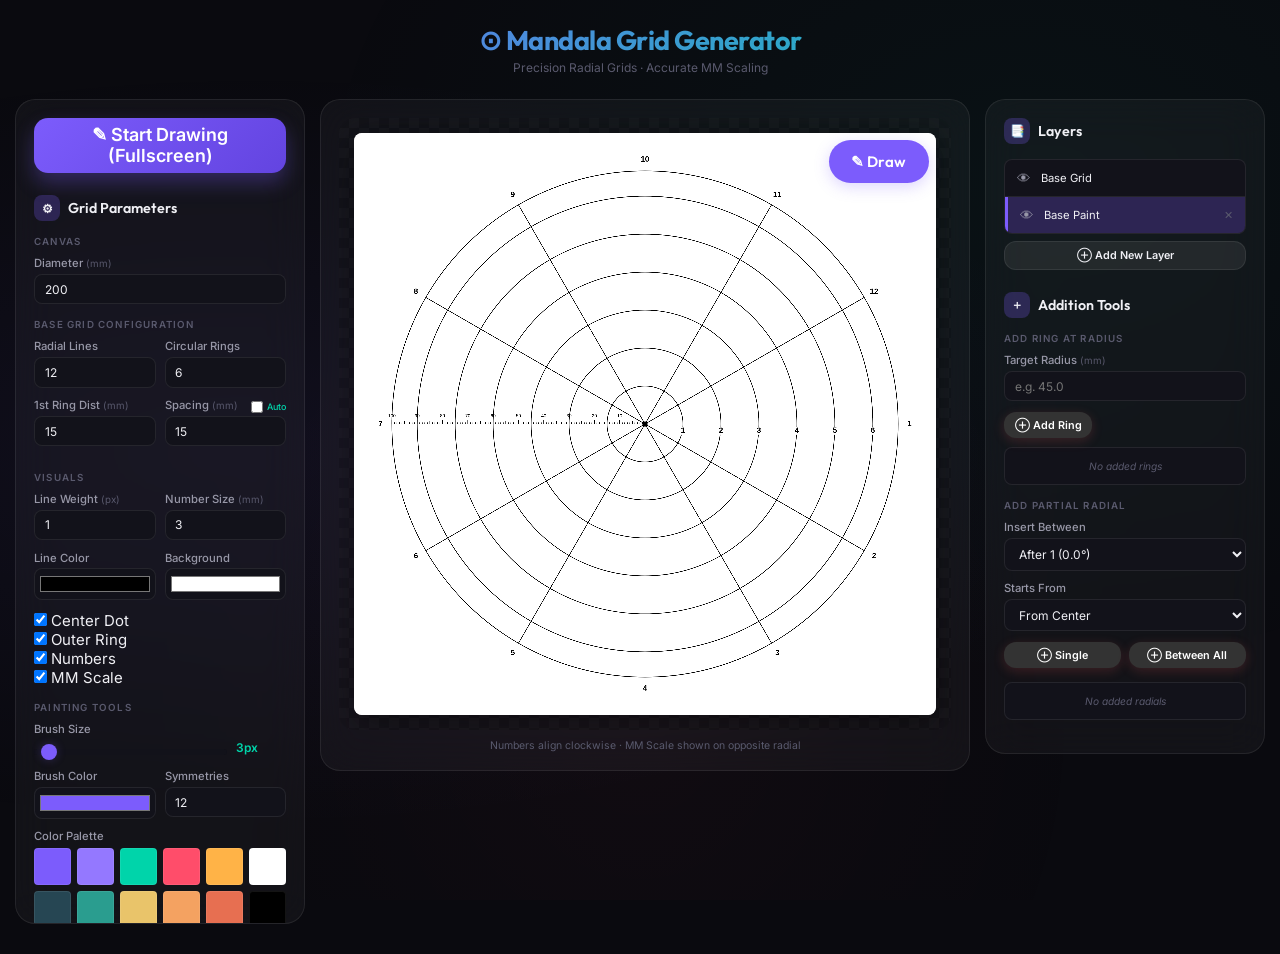
==== index.html @ bdc7f4e6 "fix: resolve blank grid and fullscreen glitch caused by duplicate const sym declaration - CRITICAL B" ====
<!DOCTYPE html>
<html lang="en">

<head>
  <meta charset="UTF-8">
  <meta name="viewport" content="width=device-width, initial-scale=1.0, maximum-scale=1.0, user-scalable=no">
  <title>Mandala Grid Generator — v4</title>
  <meta name="description" content="Precision radial mandala grid generator with accurate MM scaling, drawing tools, and high-res export.">
  <meta name="theme-color" content="#7c5cfc">

  <!-- PWA -->
  <link rel="manifest" href="manifest.json">
  <link rel="icon" href="grid.ico">

  <!-- Apple PWA Support -->
  <meta name="apple-mobile-web-app-capable" content="yes">
  <meta name="apple-mobile-web-app-status-bar-style" content="black-translucent">
  <meta name="apple-mobile-web-app-title" content="Grid Maker">
  <link rel="apple-touch-icon" href="icon-192.png">

  <link rel="stylesheet" href="style.css?v=3">
</head>

<body>

  <header class="app-header">
    <h1>⊙ Mandala Grid Generator</h1>
    <p class="subtitle">Precision Radial Grids · Accurate MM Scaling</p>
  </header>

  <main class="app-container">

    <!-- Left: Parameters -->
    <aside class="controls-panel panel">
      <button class="btn btn-primary" id="btnEnterDrawMode"
        style="width: 100%; margin-bottom: 1.5rem; height: 55px; font-size: 1.2rem; border-radius: 14px; box-shadow: 0 10px 20px rgba(124, 92, 252, 0.3);">
        ✎ Start Drawing (Fullscreen)
      </button>

      <div class="panel-title">
        <span class="icon">⚙</span> Grid Parameters
      </div>

      <div class="form-section">
        <div class="form-section-label">Canvas</div>
        <div class="form-group">
          <label for="diameter">Diameter <span class="unit">(mm)</span></label>
          <input type="number" id="diameter" value="200" min="10" max="3000" step="1"
            oninput="this.value = !!this.value && Math.abs(this.value) >= 0 ? Math.abs(this.value) : null">
        </div>
      </div>

      <div class="form-section">
        <div class="form-section-label">Base Grid Configuration</div>
        <div class="form-row">
          <div class="form-group">
            <label for="radialLines">Radial Lines</label>
            <input type="number" id="radialLines" value="12" min="2" max="360" step="1">
          </div>
          <div class="form-group">
            <label for="circularGrids">Circular Rings</label>
            <input type="number" id="circularGrids" value="6" min="1" max="200" step="1">
          </div>
        </div>
        <div class="form-row">
          <div class="form-group">
            <label for="firstRingDist">1st Ring Dist <span class="unit">(mm)</span></label>
            <input type="number" id="firstRingDist" value="15" min="1" max="1000" step="0.5">
          </div>
          <div class="form-group">
            <div style="display: flex; justify-content: space-between; align-items: center;">
              <label for="ringSpacing">Spacing <span class="unit">(mm)</span></label>
              <div style="display: flex; align-items: center; gap: 4px;">
                <input type="checkbox" id="autoSpacing" style="width: 12px; height: 12px; margin: 0;">
                <label for="autoSpacing"
                  style="font-size: 0.6rem; color: var(--accent-secondary); margin: 0; cursor: pointer;">Auto</label>
              </div>
            </div>
            <input type="number" id="ringSpacing" value="15" min="0.1" max="500" step="0.1">
          </div>
        </div>
      </div>

      <div class="form-section">
        <div class="form-section-label">Visuals</div>
        <div class="form-row">
          <div class="form-group">
            <label for="lineThickness">Line Weight <span class="unit">(px)</span></label>
            <input type="number" id="lineThickness" value="1" min="0.1" max="10" step="0.1">
          </div>
          <div class="form-group">
            <label for="numberSize">Number Size <span class="unit">(mm)</span></label>
            <input type="number" id="numberSize" value="3" min="1" max="20" step="0.5">
          </div>
        </div>
        <div class="form-row">
          <div class="form-group">
            <label for="lineColor">Line Color</label>
            <input type="color" id="lineColor" value="#000000">
          </div>
          <div class="form-group">
            <label for="bgColor">Background</label>
            <input type="color" id="bgColor" value="#ffffff">
          </div>
        </div>

        <div class="checkbox-grid">
          <div class="check-item">
            <input type="checkbox" id="showCenter" checked>
            <label for="showCenter">Center Dot</label>
          </div>
          <div class="check-item">
            <input type="checkbox" id="showOuterRing" checked>
            <label for="showOuterRing">Outer Ring</label>
          </div>
          <div class="check-item">
            <input type="checkbox" id="showNumbers" checked>
            <label for="showNumbers">Numbers</label>
          </div>
          <div class="check-item">
            <input type="checkbox" id="showMmScale" checked>
            <label for="showMmScale">MM Scale</label>
          </div>
        </div>
      </div>

      <div class="form-section">
        <div class="form-section-label">Painting Tools</div>
        <div class="form-row">
          <div class="form-group">
            <label for="brushSize">Brush Size</label>
            <input type="range" id="brushSize" value="3" min="1" max="50" step="1" style="padding: 0;">
          </div>
          <div class="form-group" style="flex: 0 0 50px;">
            <label>&nbsp;</label>
            <div id="brushSizeVal" style="font-size: 0.8rem; color: var(--accent-secondary); font-weight: 600;">3px
            </div>
          </div>
        </div>

        <div class="form-row">
          <div class="form-group">
            <label for="paintColor">Brush Color</label>
            <input type="color" id="paintColor" value="#7c5cfc">
          </div>
          <div class="form-group">
            <label for="symmetryCount">Symmetries</label>
            <input type="number" id="symmetryCount" value="12" min="1" max="360" step="1">
          </div>
        </div>

        <div class="form-group">
          <label>Color Palette</label>
          <div id="paletteContainer" class="palette-container">
            <!-- Palettes will be injected here -->
          </div>
        </div>


        <div class="check-item" style="margin-bottom: 0.8rem;">
          <input type="checkbox" id="mirrorGrid">
          <label for="mirrorGrid">Mirror Grid</label>
        </div>

        <button class="btn btn-secondary" id="btnClearPaint"
          style="width: 100%; border-color: var(--danger); color: var(--danger);">
          🗑 Clear Painting
        </button>
      </div>

      <div class="form-section">
        <div class="form-section-label">Export</div>
        <div class="form-group">
          <select id="exportDpi">
            <option value="150">150 DPI</option>
            <option value="300" selected>300 DPI — Optimal</option>
            <option value="600">600 DPI — High Res</option>
          </select>
        </div>
      </div>

      <div class="info-bar">
        <div class="info-row"><span>Export Image:</span><span class="info-value" id="infoExportSize">—</span></div>
        <div class="info-row"><span>Total Lines:</span><span class="info-value" id="infoRingCount">—</span></div>
      </div>

      <div class="btn-group">
        <button class="btn btn-primary" id="btnExportJpeg">📷 JPEG</button>
        <button class="btn btn-success" id="btnExportPng">🖼 PNG</button>
      </div>
      <button class="btn btn-primary" id="btnExportSTL" style="width: 100%; margin-top: 0.5rem; background: linear-gradient(135deg, #4f46e5, #3730a3);">🧊 Convert to STL (3D Print)</button>

      <button class="btn btn-accent" id="btnSaveDesign" style="width: 100%; margin-top: 0.5rem; background: #6366f1;">💾
        Save Design</button>
      <button class="btn btn-secondary" id="btnReset" style="width: 100%; margin-top: 0.5rem;">↺ Reset All</button>

      <div class="form-section" style="margin-top: 1.5rem; border-top: 1px solid #eee; padding-top: 1rem;">
        <div class="form-section-label">Saved Designs</div>
        <div id="designGallery" class="design-gallery-grid">
          <p class="empty-msg">No saved designs</p>
        </div>
      </div>
    </aside>

    <!-- Center: Live Canvas -->
    <section class="canvas-panel panel">
      <div class="canvas-wrapper" id="scrollWrapper">
        <div class="canvas-layers" id="canvasLayers" style="position: relative; line-height: 0;">
          <canvas id="mandalaCanvas" style="position: relative; z-index: 1;"></canvas>
          <!-- Dynamic paint layers will be injected here -->
        </div>
        <button class="canvas-draw-btn" id="btnCanvasDraw" title="Enter Draw Mode">
          ✎ Draw
        </button>
      </div>
      <div class="scale-info">
        Numbers align clockwise · MM Scale shown on opposite radial
      </div>
    </section>

    <!-- Right: Addition Tools & Layers -->
    <aside class="insert-panel panel">
      <div class="panel-title">
        <span class="icon">📑</span> Layers
      </div>

      <div class="form-section">
        <div class="layers-list" id="layersList">
          <!-- Layers items injected here -->
        </div>
        <button class="btn btn-secondary btn-sm" id="btnAddLayer" style="width: 100%; margin-top: 0.5rem;">
          ⊕ Add New Layer
        </button>
      </div>

      <div class="panel-title" style="margin-top: 1.5rem;">
        <span class="icon">＋</span> Addition Tools
      </div>

      <div class="form-section">
        <div class="form-section-label">Add Ring at Radius</div>
        <div class="form-group">
          <label for="insertRingMM">Target Radius <span class="unit">(mm)</span></label>
          <input type="number" id="insertRingMM" placeholder="e.g. 45.0" step="0.5">
        </div>
        <button class="btn btn-accent btn-sm" id="btnInsertRingMM" style="background: #333; color: white;">⊕ Add
          Ring</button>
        <div class="inserted-list" id="insertedRingsList"></div>
      </div>

      <div class="form-section">
        <div class="form-section-label">Add Partial Radial</div>
        <div class="form-group">
          <label for="insertRadialAfter">Insert Between</label>
          <select id="insertRadialAfter"></select>
        </div>
        <div class="form-group">
          <label for="insertRadialFromRing">Starts From</label>
          <select id="insertRadialFromRing"></select>
        </div>
        <div class="btn-group" style="margin-top: 0;">
          <button class="btn btn-accent btn-sm" id="btnInsertRadial" style="background: #333; color: white;">⊕
            Single</button>
          <button class="btn btn-accent btn-sm" id="btnInsertBetweenAll" style="background: #333; color: white;">⊕
            Between All</button>
        </div>
        <div class="inserted-list" id="insertedRadialsList"></div>
      </div>

      <!-- Space for additional footer tools -->

    </aside>

  </main>

  <div class="toast" id="toast">
    <span class="toast-icon">✅</span>
    <span class="toast-msg">Exported!</span>
  </div>

  <div class="draw-mode-overlay" id="drawModeOverlay">
    <div class="draw-top-bar">
      <div class="draw-bar-left">
        <button class="draw-action-btn" id="btnExitDrawMode" title="Back to Settings">
          <span class="icon">⬅</span> Exit
        </button>
      </div>

      <div class="draw-bar-center">
        <div class="draw-brush-control" style="display: flex; align-items: center; gap: 10px;">
          <button class="draw-tool-btn" id="btnBrushDec" title="Decrease Brush Size" style="width: 28px; height: 28px; border-radius: 50%; display: flex; align-items: center; justify-content: center; font-size: 1.1rem; padding: 0;">-</button>
          <input type="range" id="drawBrushSize" value="3" min="1" max="50" step="1" title="Brush Size">
          <button class="draw-tool-btn" id="btnBrushInc" title="Increase Brush Size" style="width: 28px; height: 28px; border-radius: 50%; display: flex; align-items: center; justify-content: center; font-size: 1.1rem; padding: 0;">+</button>
          <span id="drawBrushSizeVal" style="font-size: 0.7rem; min-width: 25px; text-align: right;">3px</span>
        </div>

        <button class="draw-tool-btn" id="btnQuickEraser" title="Toggle Eraser" style="border-radius: 50%; font-size: 1.2rem; margin-left: 10px;">
          ✎
        </button>

        <div class="draw-color-selector">
          <div class="color-dot" id="colorDot" style="background-color: #7c5cfc;"></div>
          <div class="color-picker-flyout" id="colorPickerFlyout">
            <div class="shade-adjuster">
              <label style="font-size: 0.65rem; color: var(--text-muted);">Brightness</label>
              <input type="range" id="shadeLightness" min="0" max="100" value="50" step="1" title="Lightness">
              <label style="font-size: 0.65rem; color: var(--text-muted); margin-top: 5px;">Saturation</label>
              <input type="range" id="shadeSaturation" min="0" max="100" value="100" step="1" title="Saturation">
            </div>

            <div id="paletteFlyoutGrid" class="palette-container">
              <!-- Palette injected here -->
            </div>
          </div>
        </div>

        <div class="draw-tool-group">
          <button class="draw-tool-btn" id="btnUndoDraw" title="Undo (2-finger tap)">
            <span class="icon">↩</span>
          </button>
          <button class="draw-tool-btn" id="btnRedoDraw" title="Redo (3-finger tap)">
            <span class="icon">↪</span>
          </button>
        </div>
      </div>

      <div class="draw-bar-right">
        <div class="hand-draw-toggle">
          <input type="checkbox" id="drawWithHand">
          <label for="drawWithHand">
            <span class="icon">✋</span> Hand Drawing
          </label>
        </div>
      </div>
    </div>

    <div class="draw-canvas-container" id="drawCanvasContainer">
      <!-- The canvas will be moved here in Draw Mode -->
      <div id="eraserCursor" style="display:none; position:fixed; border:1.5px solid #333; border-radius:50%; pointer-events:none; z-index:10000; background:rgba(255,255,255,0.3); transform: translate(-50%, -50%); box-shadow: 0 0 4px rgba(255,255,255,0.8);"></div>
    </div>
  </div>

  <script src="app.js?v=11"></script>
  <script>
    if ('serviceWorker' in navigator) {
      window.addEventListener('load', () => {
        navigator.serviceWorker.register('./sw.js').then(registration => {
          console.log('ServiceWorker registration successful');
        }).catch(err => {
          console.log('ServiceWorker registration failed: ', err);
        });
      });
    }
  </script>
</body>
</html>
---- style.css ----
@import url('https://fonts.googleapis.com/css2?family=Inter:wght@300;400;500;600;700&family=Outfit:wght@400;500;600;700&display=swap');

:root {
  --bg-primary: #0a0a0f;
  --bg-secondary: #12121a;
  --bg-glass: rgba(255, 255, 255, 0.04);
  --bg-glass-hover: rgba(255, 255, 255, 0.07);
  --border-glass: rgba(255, 255, 255, 0.08);
  --border-glass-hover: rgba(255, 255, 255, 0.15);
  --text-primary: #f0f0f5;
  --text-secondary: #9898a8;
  --text-muted: #5a5a6e;
  --accent: #7c5cfc;
  --accent-hover: #9478ff;
  --accent-glow: rgba(124, 92, 252, 0.25);
  --accent-secondary: #00d4aa;
  --danger: #ff4d6a;
  --success: #00d4aa;
  --warning: #ffb347;
  --radius-sm: 8px;
  --radius-md: 12px;
  --radius-lg: 16px;
  --radius-xl: 20px;
  --shadow-sm: 0 2px 8px rgba(0, 0, 0, 0.3);
  --shadow-md: 0 4px 20px rgba(0, 0, 0, 0.4);
  --shadow-lg: 0 8px 40px rgba(0, 0, 0, 0.5);
  --transition: 0.25s cubic-bezier(0.4, 0, 0.2, 1);
}

*,
*::before,
*::after {
  box-sizing: border-box;
  margin: 0;
  padding: 0;
}

html {
  font-size: 15px;
  -webkit-text-size-adjust: 100%;
}

body {
  font-family: 'Inter', -apple-system, BlinkMacSystemFont, sans-serif;
  background: var(--bg-primary);
  color: var(--text-primary);
  min-height: 100vh;
  overflow-x: hidden;
}

body::before {
  content: '';
  position: fixed;
  top: 0;
  left: 0;
  right: 0;
  bottom: 0;
  background:
    radial-gradient(ellipse at 20% 50%, rgba(124, 92, 252, 0.06) 0%, transparent 60%),
    radial-gradient(ellipse at 80% 20%, rgba(0, 212, 170, 0.04) 0%, transparent 50%),
    radial-gradient(ellipse at 50% 80%, rgba(255, 77, 106, 0.03) 0%, transparent 50%);
  pointer-events: none;
  z-index: 0;
}

/* ─── Header ─── */
.app-header {
  position: relative;
  z-index: 10;
  text-align: center;
  padding: 1.5rem 1rem 0.8rem;
}

.app-header h1 {
  font-family: 'Outfit', sans-serif;
  font-size: 1.8rem;
  font-weight: 700;
  background: linear-gradient(135deg, var(--accent) 0%, var(--accent-secondary) 100%);
  -webkit-background-clip: text;
  -webkit-text-fill-color: transparent;
  background-clip: text;
  letter-spacing: -0.5px;
}

.app-header .subtitle {
  font-size: 0.8rem;
  color: var(--text-muted);
  margin-top: 0.2rem;
  font-weight: 400;
}

/* ─── Main Layout — 3 columns ─── */
.app-container {
  position: relative;
  z-index: 10;
  display: flex;
  gap: 1rem;
  padding: 0.8rem 1rem 2rem;
  max-width: 1600px;
  margin: 0 auto;
  align-items: flex-start;
}

/* ─── Glass Panel ─── */
.panel {
  background: var(--bg-glass);
  backdrop-filter: blur(20px);
  -webkit-backdrop-filter: blur(20px);
  border: 1px solid var(--border-glass);
  border-radius: var(--radius-xl);
  padding: 1.2rem;
  transition: border-color var(--transition);
}

.panel:hover {
  border-color: var(--border-glass-hover);
}

/* ─── Controls Panel (Left) ─── */
.controls-panel {
  width: 290px;
  min-width: 290px;
  position: sticky;
  top: 0.5rem;
  max-height: calc(100vh - 5rem);
  overflow-y: auto;
}

/* ─── Insert Panel (Right) ─── */
.insert-panel {
  width: 280px;
  min-width: 280px;
  position: sticky;
  top: 0.5rem;
  max-height: calc(100vh - 5rem);
  overflow-y: auto;
}

.panel-title {
  font-family: 'Outfit', sans-serif;
  font-size: 0.95rem;
  font-weight: 600;
  color: var(--text-primary);
  margin-bottom: 1rem;
  display: flex;
  align-items: center;
  gap: 0.5rem;
}

.panel-title .icon {
  display: inline-flex;
  align-items: center;
  justify-content: center;
  width: 26px;
  height: 26px;
  border-radius: var(--radius-sm);
  background: var(--accent-glow);
  font-size: 0.8rem;
}

/* ─── Form ─── */
.form-section {
  margin-bottom: 1rem;
}

.form-section-label {
  font-size: 0.65rem;
  font-weight: 600;
  text-transform: uppercase;
  letter-spacing: 1.2px;
  color: var(--text-muted);
  margin-bottom: 0.6rem;
}

.form-group {
  margin-bottom: 0.7rem;
}

.form-group label {
  display: block;
  font-size: 0.75rem;
  font-weight: 500;
  color: var(--text-secondary);
  margin-bottom: 0.25rem;
}

.form-group .unit {
  font-size: 0.65rem;
  color: var(--text-muted);
  font-weight: 400;
}

.form-group input[type="number"],
.form-group input[type="text"],
.form-group select {
  width: 100%;
  padding: 0.45rem 0.65rem;
  background: var(--bg-secondary);
  border: 1px solid var(--border-glass);
  border-radius: var(--radius-sm);
  color: var(--text-primary);
  font-family: 'Inter', sans-serif;
  font-size: 0.8rem;
  outline: none;
  transition: all var(--transition);
}

.form-group input:focus,
.form-group select:focus {
  border-color: var(--accent);
  box-shadow: 0 0 0 3px var(--accent-glow);
}

.form-group input[type="color"] {
  width: 100%;
  height: 32px;
  border: 1px solid var(--border-glass);
  border-radius: var(--radius-sm);
  background: var(--bg-secondary);
  cursor: pointer;
  padding: 3px;
  transition: all var(--transition);
}

.form-group input[type="color"]:hover {
  border-color: var(--accent);
}

.form-row {
  display: flex;
  gap: 0.6rem;
}

.form-row .form-group {
  flex: 1;
}

/* ─── Info Bar ─── */
.info-bar {
  background: var(--bg-secondary);
  border: 1px solid var(--border-glass);
  border-radius: var(--radius-sm);
  padding: 0.5rem 0.65rem;
  margin-bottom: 0.8rem;
  font-size: 0.7rem;
  color: var(--text-secondary);
  display: flex;
  flex-direction: column;
  gap: 0.25rem;
}

.info-bar .info-row {
  display: flex;
  justify-content: space-between;
}

.info-bar .info-value {
  color: var(--accent-secondary);
  font-weight: 600;
  font-variant-numeric: tabular-nums;
}

/* ─── Buttons ─── */
.btn-group {
  display: flex;
  gap: 0.5rem;
  margin-top: 0.7rem;
}

.btn {
  flex: 1;
  padding: 0.55rem 0.8rem;
  border: none;
  border-radius: var(--radius-md);
  font-family: 'Inter', sans-serif;
  font-size: 0.75rem;
  font-weight: 600;
  cursor: pointer;
  transition: all var(--transition);
  display: flex;
  align-items: center;
  justify-content: center;
  gap: 0.35rem;
  position: relative;
  overflow: hidden;
}

.btn::after {
  content: '';
  position: absolute;
  inset: 0;
  background: linear-gradient(135deg, rgba(255, 255, 255, 0.1), transparent);
  opacity: 0;
  transition: opacity var(--transition);
}

.btn:hover::after {
  opacity: 1;
}

.btn:active {
  transform: scale(0.97);
}

.btn-primary {
  background: linear-gradient(135deg, var(--accent), #6344e0);
  color: white;
  box-shadow: 0 4px 15px var(--accent-glow);
}

.btn-primary:hover {
  box-shadow: 0 6px 25px var(--accent-glow);
  transform: translateY(-1px);
}

.btn-secondary {
  background: var(--bg-glass-hover);
  color: var(--text-primary);
  border: 1px solid var(--border-glass);
}

.btn-secondary:hover {
  border-color: var(--accent);
  background: rgba(124, 92, 252, 0.08);
}

.btn-success {
  background: linear-gradient(135deg, var(--accent-secondary), #00b894);
  color: #0a0a0f;
  box-shadow: 0 4px 15px rgba(0, 212, 170, 0.2);
}

.btn-success:hover {
  box-shadow: 0 6px 25px rgba(0, 212, 170, 0.3);
  transform: translateY(-1px);
}

.btn-accent {
  background: linear-gradient(135deg, #e05555, #cc3344);
  color: white;
  box-shadow: 0 3px 12px rgba(224, 85, 85, 0.2);
}

.btn-accent:hover {
  box-shadow: 0 5px 20px rgba(224, 85, 85, 0.3);
  transform: translateY(-1px);
}

.btn-sm {
  padding: 0.45rem 0.7rem;
  font-size: 0.72rem;
  margin-bottom: 0.6rem;
}

/* ─── Canvas Panel (Center) ─── */
.canvas-panel {
  flex: 1;
  display: flex;
  flex-direction: column;
  align-items: center;
  min-height: 480px;
}

.canvas-wrapper {
  width: 100%;
  display: flex;
  justify-content: center;
  align-items: center;
  position: relative;
  overflow: auto;
  border-radius: var(--radius-lg);
  background:
    repeating-conic-gradient(rgba(255, 255, 255, 0.02) 0% 25%, transparent 0% 50%) 0 0 / 20px 20px;
  min-height: 440px;
  padding: 1rem;
}

#mandalaCanvas {
  border-radius: var(--radius-sm);
  max-width: 100%;
  height: auto;
  transition: box-shadow var(--transition);
}

.canvas-wrapper:hover #mandalaCanvas {
  box-shadow: 0 0 30px rgba(124, 92, 252, 0.08);
}

.scale-info {
  margin-top: 0.6rem;
  text-align: center;
  font-size: 0.7rem;
  color: var(--text-muted);
}

/* ─── Inserted Items List ─── */
.inserted-list {
  background: var(--bg-secondary);
  border: 1px solid var(--border-glass);
  border-radius: var(--radius-sm);
  padding: 0.4rem;
  max-height: 140px;
  overflow-y: auto;
  margin-top: 0.3rem;
}

.inserted-item {
  display: flex;
  align-items: center;
  justify-content: space-between;
  padding: 0.3rem 0.5rem;
  border-radius: 6px;
  font-size: 0.7rem;
  color: var(--text-secondary);
  transition: background var(--transition);
}

.inserted-item:hover {
  background: rgba(255, 255, 255, 0.04);
}

.inserted-label {
  color: var(--accent-secondary);
  font-weight: 500;
}

.inserted-delete {
  background: none;
  border: none;
  color: var(--danger);
  cursor: pointer;
  font-size: 0.85rem;
  padding: 0.15rem 0.3rem;
  border-radius: 4px;
  transition: all var(--transition);
  line-height: 1;
}

.inserted-delete:hover {
  background: rgba(255, 77, 106, 0.15);
}

.empty-msg {
  text-align: center;
  font-size: 0.68rem;
  color: var(--text-muted);
  padding: 0.4rem;
  font-style: italic;
}

/* ─── Legend ─── */
.legend {
  margin-top: 0.5rem;
  padding-top: 0.8rem;
  border-top: 1px solid var(--border-glass);
}

.legend-item {
  display: flex;
  align-items: center;
  gap: 0.5rem;
  font-size: 0.7rem;
  color: var(--text-secondary);
  margin-bottom: 0.35rem;
}

.legend-line {
  display: inline-block;
  width: 24px;
  height: 0;
  border-top: 2px solid var(--text-secondary);
}

.legend-line.dashed {
  border-top-style: dashed;
}

.legend-num {
  display: inline-flex;
  align-items: center;
  justify-content: center;
  width: 20px;
  height: 16px;
  font-size: 0.6rem;
  font-weight: 700;
  border-radius: 3px;
}

.legend-num.base {
  color: var(--text-secondary);
  background: rgba(255, 255, 255, 0.06);
}

.legend-num.extra {
  color: #e05555;
  background: rgba(224, 85, 85, 0.1);
}

/* ─── Toast ─── */
.toast {
  position: fixed;
  bottom: 2rem;
  right: 2rem;
  background: var(--bg-secondary);
  border: 1px solid var(--border-glass);
  border-radius: var(--radius-md);
  padding: 0.7rem 1rem;
  font-size: 0.75rem;
  color: var(--text-primary);
  box-shadow: var(--shadow-lg);
  display: flex;
  align-items: center;
  gap: 0.4rem;
  transform: translateY(100px);
  opacity: 0;
  transition: all 0.4s cubic-bezier(0.34, 1.56, 0.64, 1);
  z-index: 1000;
}

.toast.show {
  transform: translateY(0);
  opacity: 1;
}

.toast.success {
  border-color: rgba(0, 212, 170, 0.3);
}

/* ─── Presets ─── */
.presets {
  display: flex;
  gap: 0.35rem;
  flex-wrap: wrap;
  margin-bottom: 0.8rem;
}

.preset-btn {
  padding: 0.3rem 0.55rem;
  border: 1px solid var(--border-glass);
  border-radius: var(--radius-sm);
  background: var(--bg-secondary);
  color: var(--text-secondary);
  font-size: 0.65rem;
  font-family: 'Inter', sans-serif;
  font-weight: 500;
  cursor: pointer;
  transition: all var(--transition);
}

.preset-btn:hover {
  border-color: var(--accent);
  color: var(--text-primary);
  background: rgba(124, 92, 252, 0.08);
}

.preset-btn.active {
  border-color: var(--accent);
  background: var(--accent-glow);
  color: var(--text-primary);
}

/* ─── Responsive ─── */
@media (max-width: 1100px) {
  .app-container {
    flex-wrap: wrap;
  }

  .controls-panel,
  .insert-panel {
    width: 100%;
    min-width: unset;
    position: static;
    max-height: unset;
  }

  .canvas-panel {
    order: -1;
    width: 100%;
  }
}

@media (max-width: 500px) {
  .form-row {
    flex-direction: column;
    gap: 0;
  }

  .btn-group {
    flex-direction: column;
  }

  .app-header h1 {
    font-size: 1.4rem;
  }
}

/* ─── Scrollbar ─── */
::-webkit-scrollbar {
  width: 5px;
  height: 5px;
}

::-webkit-scrollbar-track {
  background: transparent;
}

::-webkit-scrollbar-thumb {
  background: rgba(255, 255, 255, 0.1);
  border-radius: 3px;
}

::-webkit-scrollbar-thumb:hover {
  background: rgba(255, 255, 255, 0.2);
}

/* Saved Designs Gallery */
.design-gallery-grid {
  display: grid;
  grid-template-columns: repeat(2, 1fr);
  gap: 10px;
  margin-top: 10px;
}

.design-card {
  background: rgba(255, 255, 255, 0.03);
  border: 1px solid var(--border-glass);
  border-radius: 8px;
  padding: 6px;
  cursor: pointer;
  position: relative;
  transition: all 0.2s ease;
  overflow: hidden;
  box-shadow: 0 2px 4px rgba(0, 0, 0, 0.05);
  display: flex;
  flex-direction: column;
  align-items: center;
}

.design-card:hover {
  transform: translateY(-2px);
  box-shadow: 0 4px 12px var(--accent-glow);
  border-color: var(--accent);
  background: rgba(255, 255, 255, 0.06);
}

.design-card img {
  width: 100%;
  height: auto;
  aspect-ratio: 1;
  display: block;
  border-radius: 4px;
  background: #fff;
  object-fit: contain;
}

.design-card .design-name {
  font-size: 10px;
  text-align: center;
  margin-top: 6px;
  color: var(--text-secondary);
  white-space: nowrap;
  overflow: hidden;
  text-overflow: ellipsis;
  width: 100%;
}

.design-card .btn-delete {
  position: absolute;
  top: 4px;
  right: 4px;
  background: var(--danger);
  color: white;
  border: none;
  border-radius: 50%;
  width: 18px;
  height: 18px;
  font-size: 10px;
  cursor: pointer;
  display: flex;
  align-items: center;
  justify-content: center;
  opacity: 0;
  transition: opacity 0.2s;
  z-index: 2;
}

.design-card:hover .btn-delete {
  opacity: 1;
}

.design-card .btn-delete:hover {
  transform: scale(1.1);
  background: #ff3355;
}

/* Painting Palette */
.palette-container {
  display: grid;
  grid-template-columns: repeat(6, 1fr);
  gap: 6px;
  margin-top: 5px;
}

.palette-color {
  width: 100%;
  aspect-ratio: 1;
  border-radius: 4px;
  cursor: pointer;
  border: 1px solid var(--border-glass);
  transition: transform 0.2s, border-color 0.2s;
}

.palette-color:hover {
  transform: scale(1.1);
  border-color: white;
  z-index: 5;
}

.palette-color.active {
  border-color: var(--accent);
  box-shadow: 0 0 5px var(--accent-glow);
  transform: scale(1.05);
}

/* Layers Panel */
.layers-list {
  background: var(--bg-secondary);
  border: 1px solid var(--border-glass);
  border-radius: var(--radius-sm);
  max-height: 200px;
  overflow-y: auto;
  display: flex;
  flex-direction: column;
}

.layer-item {
  display: flex;
  align-items: center;
  gap: 8px;
  padding: 8px 10px;
  border-bottom: 1px solid var(--border-glass);
  cursor: pointer;
  transition: background 0.2s;
}

.layer-item:last-child {
  border-bottom: none;
}

.layer-item:hover {
  background: rgba(255, 255, 255, 0.05);
}

.layer-item.active {
  background: var(--accent-glow);
  border-left: 3px solid var(--accent);
}

.layer-visibility {
  font-size: 0.9rem;
  color: var(--text-secondary);
  cursor: pointer;
  padding: 2px;
}

.layer-visibility:hover {
  color: white;
}

.layer-name {
  flex: 1;
  font-size: 0.75rem;
  color: var(--text-primary);
  white-space: nowrap;
  overflow: hidden;
  text-overflow: ellipsis;
}

.layer-actions {
  display: flex;
  gap: 5px;
}

.layer-btn {
  background: none;
  border: none;
  color: var(--text-muted);
  cursor: pointer;
  font-size: 0.7rem;
  padding: 2px;
  transition: color 0.2s;
}

.layer-btn:hover {
  color: var(--danger);
}

.canvas-layers {
  box-shadow: var(--shadow-lg);
  border-radius: var(--radius-sm);
  position: relative;
  transition: background-color 0.3s ease;
  overflow: hidden;
  background: white;
  display: inline-block;
  vertical-align: top;
  max-width: 100%;
  line-height: 0;
  /* Remove any internal spacing */
}

.canvas-layers canvas {
  image-rendering: auto;
  /* Smoother for symmetry */
  display: block;
  max-width: 100%;
  height: auto;
}

#mandalaCanvas {
  position: relative;
  z-index: 1;
}

.canvas-layers canvas:not(#mandalaCanvas) {
  position: absolute;
  top: 0;
  left: 0;
  width: 100%;
  height: 100%;
}

/* Range Input Styling */
input[type="range"] {
  -webkit-appearance: none;
  appearance: none;
  width: 100%;
  height: 6px;
  background: var(--bg-secondary);
  border-radius: 3px;
  outline: none;
}

input[type="range"]::-webkit-slider-thumb {
  -webkit-appearance: none;
  width: 16px;
  height: 16px;
  background: var(--accent);
  border-radius: 50%;
  cursor: pointer;
  box-shadow: 0 0 10px var(--accent-glow);
}

@media (max-width: 1100px) {
  .canvas-panel {
    min-height: unset;
  }
}

/* ─── Draw Mode Overlay ─── */
.draw-mode-overlay {
  position: fixed;
  top: 0;
  left: 0;
  width: 100vw;
  height: 100vh;
  background: var(--bg-primary);
  z-index: 2000;
  display: none;
  /* Hidden by default */
  flex-direction: column;
  overflow: hidden;
}

.draw-mode-overlay.active {
  display: flex;
}

.draw-top-bar {
  height: 60px;
  background: var(--bg-secondary);
  border-bottom: 1px solid var(--border-glass);
  display: flex;
  align-items: center;
  justify-content: space-between;
  padding: 0 1.5rem;
  z-index: 2010;
  box-shadow: var(--shadow-md);
}

.draw-bar-left,
.draw-bar-right {
  flex: 1;
}

.draw-bar-center {
  flex: 2;
  display: flex;
  justify-content: center;
  align-items: center;
  gap: 2rem;
}

.draw-bar-right {
  display: flex;
  justify-content: flex-end;
}

.draw-action-btn,
.draw-tool-btn {
  background: var(--bg-glass);
  border: 1px solid var(--border-glass);
  color: var(--text-primary);
  padding: 0.5rem 1rem;
  border-radius: var(--radius-md);
  font-family: inherit;
  font-size: 0.9rem;
  font-weight: 600;
  cursor: pointer;
  display: flex;
  align-items: center;
  gap: 0.5rem;
  transition: all var(--transition);
}

.draw-action-btn:hover,
.draw-tool-btn:hover {
  background: var(--bg-glass-hover);
  border-color: var(--accent);
  color: var(--accent);
}

.draw-tool-group {
  display: flex;
  gap: 0.5rem;
}

.draw-tool-btn {
  width: 44px;
  height: 44px;
  padding: 0;
  justify-content: center;
}

.draw-tool-btn.active-eraser {
  background: rgba(255, 77, 106, 0.2);
  border-color: var(--danger);
  color: var(--danger);
}

/* Color Selector Dot */
.draw-color-selector {
  position: relative;
}

.color-dot {
  width: 36px;
  height: 36px;
  border-radius: 50%;
  border: 3px solid white;
  box-shadow: 0 0 10px rgba(0, 0, 0, 0.3);
  cursor: pointer;
  transition: transform 0.2s;
}

.color-dot:hover {
  transform: scale(1.1);
}

.draw-brush-control {
  display: flex;
  align-items: center;
  gap: 10px;
  background: var(--bg-glass);
  padding: 0.4rem 0.8rem;
  border-radius: var(--radius-md);
  border: 1px solid var(--border-glass);
}

.draw-brush-control input[type="range"] {
  width: 100px;
  cursor: pointer;
}

/* Shade Adjuster in Flyout */
.color-picker-flyout {
  display: none;
  position: absolute;
  top: calc(100% + 15px);
  left: 50%;
  transform: translateX(-50%);
  flex-direction: column;
  width: 280px;
  background: var(--bg-secondary);
  border: 1px solid var(--border-glass-hover);
  border-radius: var(--radius-lg);
  padding: 1.5rem;
  box-shadow: var(--shadow-lg);
  z-index: 3000;
}


.shade-adjuster {
  display: flex;
  flex-direction: column;
  gap: 8px;
  margin-bottom: 12px;
  padding-bottom: 12px;
  border-bottom: 1px solid var(--border-glass);
}

.shade-adjuster input[type="range"] {
  width: 100%;
  height: 6px;
  border-radius: 3px;
  background: var(--bg-secondary);
  outline: none;
  -webkit-appearance: none;
  appearance: none;
}


.shade-adjuster input[type="range"]::-webkit-slider-thumb {
  -webkit-appearance: none;
  width: 16px;
  height: 16px;
  border-radius: 50%;
  background: var(--accent);
  cursor: pointer;
  border: 2px solid white;
}

#shadeLightness {
  background: linear-gradient(to right, black, gray, white);
}

#shadeSaturation {
  background: linear-gradient(to right, gray, var(--accent));
}

.color-picker-flyout.active {
  display: flex;
  animation: flyoutIn 0.3s cubic-bezier(0.34, 1.56, 0.64, 1);
}


@keyframes flyoutIn {
  from {
    opacity: 0;
    transform: translateX(-50%) translateY(-10px);
  }

  to {
    opacity: 1;
    transform: translateX(-50%) translateY(0);
  }
}

/* Hand Drawing Toggle — OFF by default, green when enabled */
.hand-draw-toggle {
  display: flex;
  align-items: center;
}

.hand-draw-toggle input {
  display: none;
}

.hand-draw-toggle label {
  background: var(--bg-glass);
  border: 1px solid var(--border-glass);
  padding: 0.5rem 1rem;
  border-radius: var(--radius-md);
  cursor: pointer;
  font-size: 0.85rem;
  font-weight: 500;
  display: flex;
  align-items: center;
  gap: 0.5rem;
  transition: all var(--transition);
  color: var(--text-muted);
  user-select: none;
}

.hand-draw-toggle label:hover {
  border-color: var(--success);
  color: var(--text-secondary);
}

/* When Hand Drawing is ON — glow green to make it obvious */
.hand-draw-toggle input:checked + label {
  background: rgba(0, 212, 170, 0.15);
  border-color: var(--success);
  color: var(--success);
  box-shadow: 0 0 12px rgba(0, 212, 170, 0.25);
}

/* Canvas in Draw Mode */
.draw-canvas-container {
  flex: 1;
  display: flex;
  align-items: center;
  justify-content: center;
  overflow: auto;
  padding: 2rem;
  background: var(--bg-primary);
  touch-action: none;
}

.draw-canvas-container .canvas-layers {
  transform-origin: 0 0;
}


/* ─── Tablet Optimizations ─── */
@media (max-width: 1024px) {
  .app-container {
    padding: 0.5rem;
  }

  .panel {
    padding: 1rem;
  }

  .controls-panel,
  .insert-panel {
    width: 300px;
    min-width: 300px;
  }
}

@media (max-width: 768px) {
  .app-container {
    flex-direction: column;
    align-items: center;
  }

  .controls-panel,
  .insert-panel {
    width: 100%;
    position: static;
  }
}

/* Floating Canvas Draw Button */
.canvas-draw-btn {
  position: absolute;
  top: 1.5rem;
  right: 1.5rem;
  background: var(--accent);
  color: white;
  border: none;
  padding: 0.8rem 1.5rem;
  border-radius: 50px;
  font-family: 'Outfit', sans-serif;
  font-weight: 600;
  font-size: 1rem;
  cursor: pointer;
  z-index: 100;
  box-shadow: 0 4px 15px var(--accent-glow);
  display: flex;
  align-items: center;
  gap: 0.5rem;
  transition: all 0.3s cubic-bezier(0.175, 0.885, 0.32, 1.275);
}

.canvas-draw-btn:hover {
  transform: scale(1.1) translateY(-2px);
  background: var(--accent-hover);
  box-shadow: 0 8px 25px var(--accent-glow);
}

.canvas-draw-btn:active {
  transform: scale(0.95);
}

@media (max-width: 768px) {
  .canvas-draw-btn {
    bottom: 1.5rem;
    top: auto;
    right: 1.5rem;
    padding: 1rem 2rem;
    font-size: 1.2rem;
  }
}
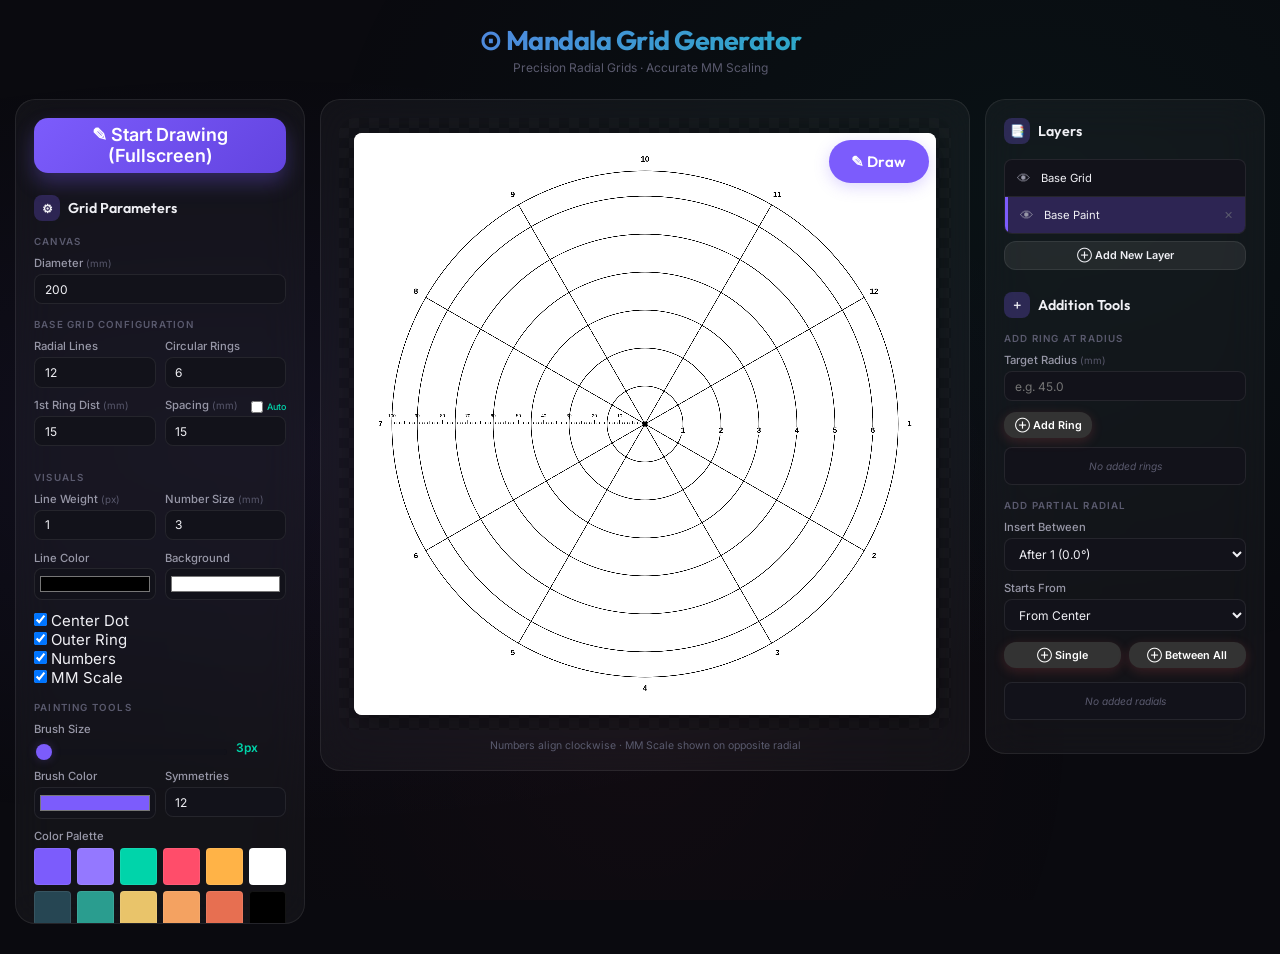
==== commit e9832f28: "feat: 1000mm canvas support, dynamic zoom scale, and prominent size stepper buttons CANVAS SIZE FIX " ====
--- a/index.html
+++ b/index.html
@@ -129,7 +129,7 @@
         <div class="form-row">
           <div class="form-group">
             <label for="brushSize">Brush Size</label>
-            <input type="range" id="brushSize" value="3" min="1" max="50" step="1" style="padding: 0;">
+            <input type="range" id="brushSize" value="3" min="1" max="200" step="1" style="padding: 0;">
           </div>
           <div class="form-group" style="flex: 0 0 50px;">
             <label>&nbsp;</label>
@@ -286,12 +286,15 @@
         </button>
       </div>
 
-      <div class="draw-bar-center">
-        <div class="draw-brush-control" style="display: flex; align-items: center; gap: 10px;">
-          <button class="draw-tool-btn" id="btnBrushDec" title="Decrease Brush Size" style="width: 28px; height: 28px; border-radius: 50%; display: flex; align-items: center; justify-content: center; font-size: 1.1rem; padding: 0;">-</button>
-          <input type="range" id="drawBrushSize" value="3" min="1" max="50" step="1" title="Brush Size">
-          <button class="draw-tool-btn" id="btnBrushInc" title="Increase Brush Size" style="width: 28px; height: 28px; border-radius: 50%; display: flex; align-items: center; justify-content: center; font-size: 1.1rem; padding: 0;">+</button>
-          <span id="drawBrushSizeVal" style="font-size: 0.7rem; min-width: 25px; text-align: right;">3px</span>
+        <div class="draw-bar-center">
+        <div class="draw-brush-control">
+          <span class="brush-label">Size</span>
+          <div class="size-stepper">
+            <button class="size-stepper-btn" id="btnBrushDec" title="Decrease Size (−1)">−</button>
+            <span id="drawBrushSizeVal" class="size-stepper-val">3px</span>
+            <button class="size-stepper-btn" id="btnBrushInc" title="Increase Size (+1)">+</button>
+          </div>
+          <input type="range" id="drawBrushSize" value="3" min="1" max="200" step="1" title="Brush Size" class="draw-size-slider">
         </div>
 
         <button class="draw-tool-btn" id="btnQuickEraser" title="Toggle Eraser" style="border-radius: 50%; font-size: 1.2rem; margin-left: 10px;">
@@ -340,7 +343,7 @@
     </div>
   </div>
 
-  <script src="app.js?v=11"></script>
+  <script src="app.js?v=12"></script>
   <script>
     if ('serviceWorker' in navigator) {
       window.addEventListener('load', () => {
--- a/style.css
+++ b/style.css
@@ -970,15 +970,76 @@
 .draw-brush-control {
   display: flex;
   align-items: center;
-  gap: 10px;
+  gap: 12px;
   background: var(--bg-glass);
   padding: 0.4rem 0.8rem;
   border-radius: var(--radius-md);
   border: 1px solid var(--border-glass);
 }
 
-.draw-brush-control input[type="range"] {
-  width: 100px;
+.draw-brush-control .brush-label {
+  font-size: 0.7rem;
+  font-weight: 600;
+  color: var(--text-muted);
+  text-transform: uppercase;
+  letter-spacing: 0.8px;
+  white-space: nowrap;
+}
+
+/* ─── Size Stepper (prominent +/− control) ─── */
+.size-stepper {
+  display: flex;
+  align-items: center;
+  background: var(--bg-secondary);
+  border: 1px solid var(--border-glass-hover);
+  border-radius: 50px;
+  overflow: hidden;
+}
+
+.size-stepper-btn {
+  width: 44px;
+  height: 44px;
+  background: transparent;
+  border: none;
+  color: var(--text-primary);
+  font-size: 1.5rem;
+  font-weight: 700;
+  line-height: 1;
+  cursor: pointer;
+  display: flex;
+  align-items: center;
+  justify-content: center;
+  transition: background var(--transition), color var(--transition);
+  font-family: 'Inter', sans-serif;
+}
+
+.size-stepper-btn:hover {
+  background: var(--accent-glow);
+  color: var(--accent);
+}
+
+.size-stepper-btn:active {
+  background: var(--accent);
+  color: white;
+  transform: scale(0.93);
+}
+
+.size-stepper-val {
+  min-width: 52px;
+  text-align: center;
+  font-size: 0.9rem;
+  font-weight: 700;
+  color: var(--accent-secondary);
+  font-variant-numeric: tabular-nums;
+  border-left: 1px solid var(--border-glass);
+  border-right: 1px solid var(--border-glass);
+  padding: 0 4px;
+  line-height: 44px;
+  height: 44px;
+}
+
+.draw-size-slider {
+  width: 90px;
   cursor: pointer;
 }
 
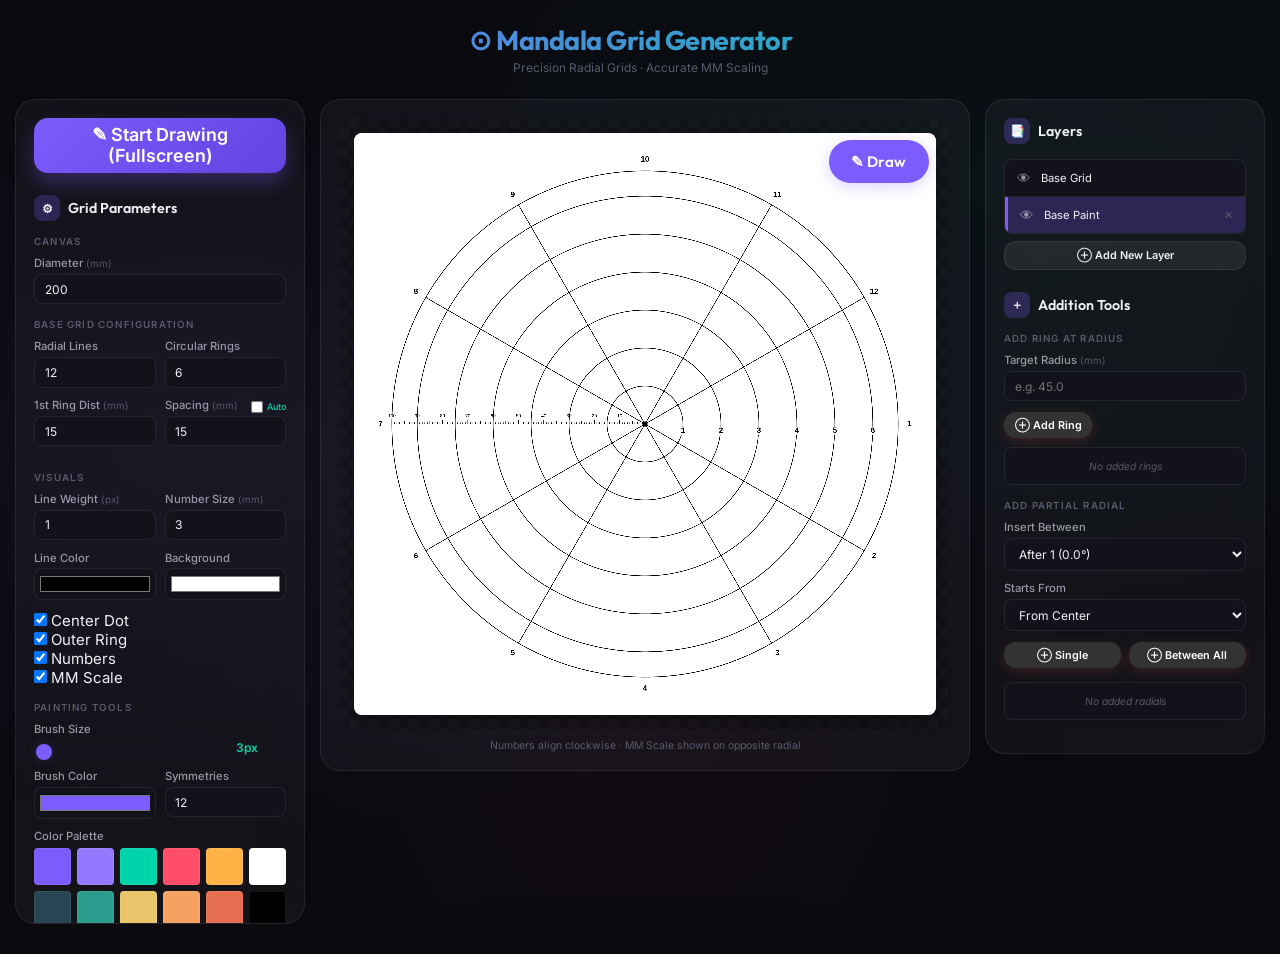
==== commit d684114c: "Update version to v5 in header" ====
--- a/index.html
+++ b/index.html
@@ -4,7 +4,7 @@
 <head>
   <meta charset="UTF-8">
   <meta name="viewport" content="width=device-width, initial-scale=1.0, maximum-scale=1.0, user-scalable=no">
-  <title>Mandala Grid Generator — v4</title>
+  <title>Mandala Grid Generator — v5</title>
   <meta name="description" content="Precision radial mandala grid generator with accurate MM scaling, drawing tools, and high-res export.">
   <meta name="theme-color" content="#7c5cfc">
 
@@ -24,7 +24,7 @@
 <body>
 
   <header class="app-header">
-    <h1>⊙ Mandala Grid Generator</h1>
+    <h1>⊙ Mandala Grid Generator <span style="font-size: 0.5em; opacity: 0.7;">v5</span></h1>
     <p class="subtitle">Precision Radial Grids · Accurate MM Scaling</p>
   </header>
 
@@ -286,29 +286,37 @@
         </button>
       </div>
 
+
         <div class="draw-bar-center">
         <div class="draw-brush-control">
           <span class="brush-label">Size</span>
           <div class="size-stepper">
-            <button class="size-stepper-btn" id="btnBrushDec" title="Decrease Size (−1)">−</button>
+            <button class="size-stepper-btn" id="btnBrushDec" title="Decrease Size (−6)">−</button>
             <span id="drawBrushSizeVal" class="size-stepper-val">3px</span>
-            <button class="size-stepper-btn" id="btnBrushInc" title="Increase Size (+1)">+</button>
+            <button class="size-stepper-btn" id="btnBrushInc" title="Increase Size (+6)">+</button>
           </div>
           <input type="range" id="drawBrushSize" value="3" min="1" max="200" step="1" title="Brush Size" class="draw-size-slider">
         </div>
 
-        <button class="draw-tool-btn" id="btnQuickEraser" title="Toggle Eraser" style="border-radius: 50%; font-size: 1.2rem; margin-left: 10px;">
+        <button class="draw-tool-btn" id="btnQuickEraser" title="Toggle Eraser" style="border-radius: 50%; width: 44px; height: 44px; flex: 0 0 44px; font-size: 1.2rem; margin-left: 10px; display: flex; align-items: center; justify-content: center; padding: 0;">
           ✎
+        </button>
+
+        <button class="draw-tool-btn" id="btnFillTool" title="Toggle Fill Bucket" style="border-radius: 50%; width: 44px; height: 44px; flex: 0 0 44px; font-size: 1.2rem; margin-left: 5px; display: flex; align-items: center; justify-content: center; padding: 0;">
+          🪣
+        </button>
+
+        <!-- Erase Mode: Local or Symmetric -->
+        <button class="draw-tool-btn erase-sym-btn" id="btnSymErase" title="Toggle Symmetric Erase — when ON, eraser follows all symmetry lines">
+          ⊗ Sym
         </button>
 
         <div class="draw-color-selector">
           <div class="color-dot" id="colorDot" style="background-color: #7c5cfc;"></div>
           <div class="color-picker-flyout" id="colorPickerFlyout">
-            <div class="shade-adjuster">
-              <label style="font-size: 0.65rem; color: var(--text-muted);">Brightness</label>
-              <input type="range" id="shadeLightness" min="0" max="100" value="50" step="1" title="Lightness">
-              <label style="font-size: 0.65rem; color: var(--text-muted); margin-top: 5px;">Saturation</label>
-              <input type="range" id="shadeSaturation" min="0" max="100" value="100" step="1" title="Saturation">
+            <div class="form-group" style="margin-bottom: 12px; padding-bottom: 12px; border-bottom: 1px solid var(--border-glass);">
+              <label for="drawPaintColor" style="font-size: 0.75rem; color: var(--text-muted);">Custom Color</label>
+              <input type="color" id="drawPaintColor" value="#7c5cfc" style="width: 100%; height: 36px; border: none; border-radius: 4px; cursor: pointer; padding: 0;">
             </div>
 
             <div id="paletteFlyoutGrid" class="palette-container">
@@ -325,6 +333,15 @@
             <span class="icon">↪</span>
           </button>
         </div>
+
+
+        <!-- Mirror Grid toggle (same as in main panel) -->
+        <div class="hand-draw-toggle" style="margin-left:4px;">
+          <input type="checkbox" id="drawMirrorGrid">
+          <label for="drawMirrorGrid" title="Mirror drawing across axis">
+            <span class="icon">↔</span> Mirror Grid
+          </label>
+        </div>
       </div>
 
       <div class="draw-bar-right">
@@ -337,13 +354,17 @@
       </div>
     </div>
 
+
     <div class="draw-canvas-container" id="drawCanvasContainer">
       <!-- The canvas will be moved here in Draw Mode -->
       <div id="eraserCursor" style="display:none; position:fixed; border:1.5px solid #333; border-radius:50%; pointer-events:none; z-index:10000; background:rgba(255,255,255,0.3); transform: translate(-50%, -50%); box-shadow: 0 0 4px rgba(255,255,255,0.8);"></div>
     </div>
   </div>
 
-  <script src="app.js?v=12"></script>
+  <!-- Add the color drop indicator at the bottom of the body -->
+  <div id="colorDropIndicator" class="color-drop-indicator"></div>
+
+  <script src="app.js?v=8"></script>
   <script>
     if ('serviceWorker' in navigator) {
       window.addEventListener('load', () => {
--- a/style.css
+++ b/style.css
@@ -961,6 +961,20 @@
   box-shadow: 0 0 10px rgba(0, 0, 0, 0.3);
   cursor: pointer;
   transition: transform 0.2s;
+  touch-action: none;
+}
+
+.color-drop-indicator {
+  position: fixed;
+  width: 30px;
+  height: 30px;
+  border-radius: 50%;
+  border: 3px solid white;
+  box-shadow: 0 4px 12px rgba(0,0,0,0.3);
+  pointer-events: none;
+  z-index: 9999;
+  transform: translate(-50%, -50%);
+  display: none;
 }
 
 .color-dot:hover {
